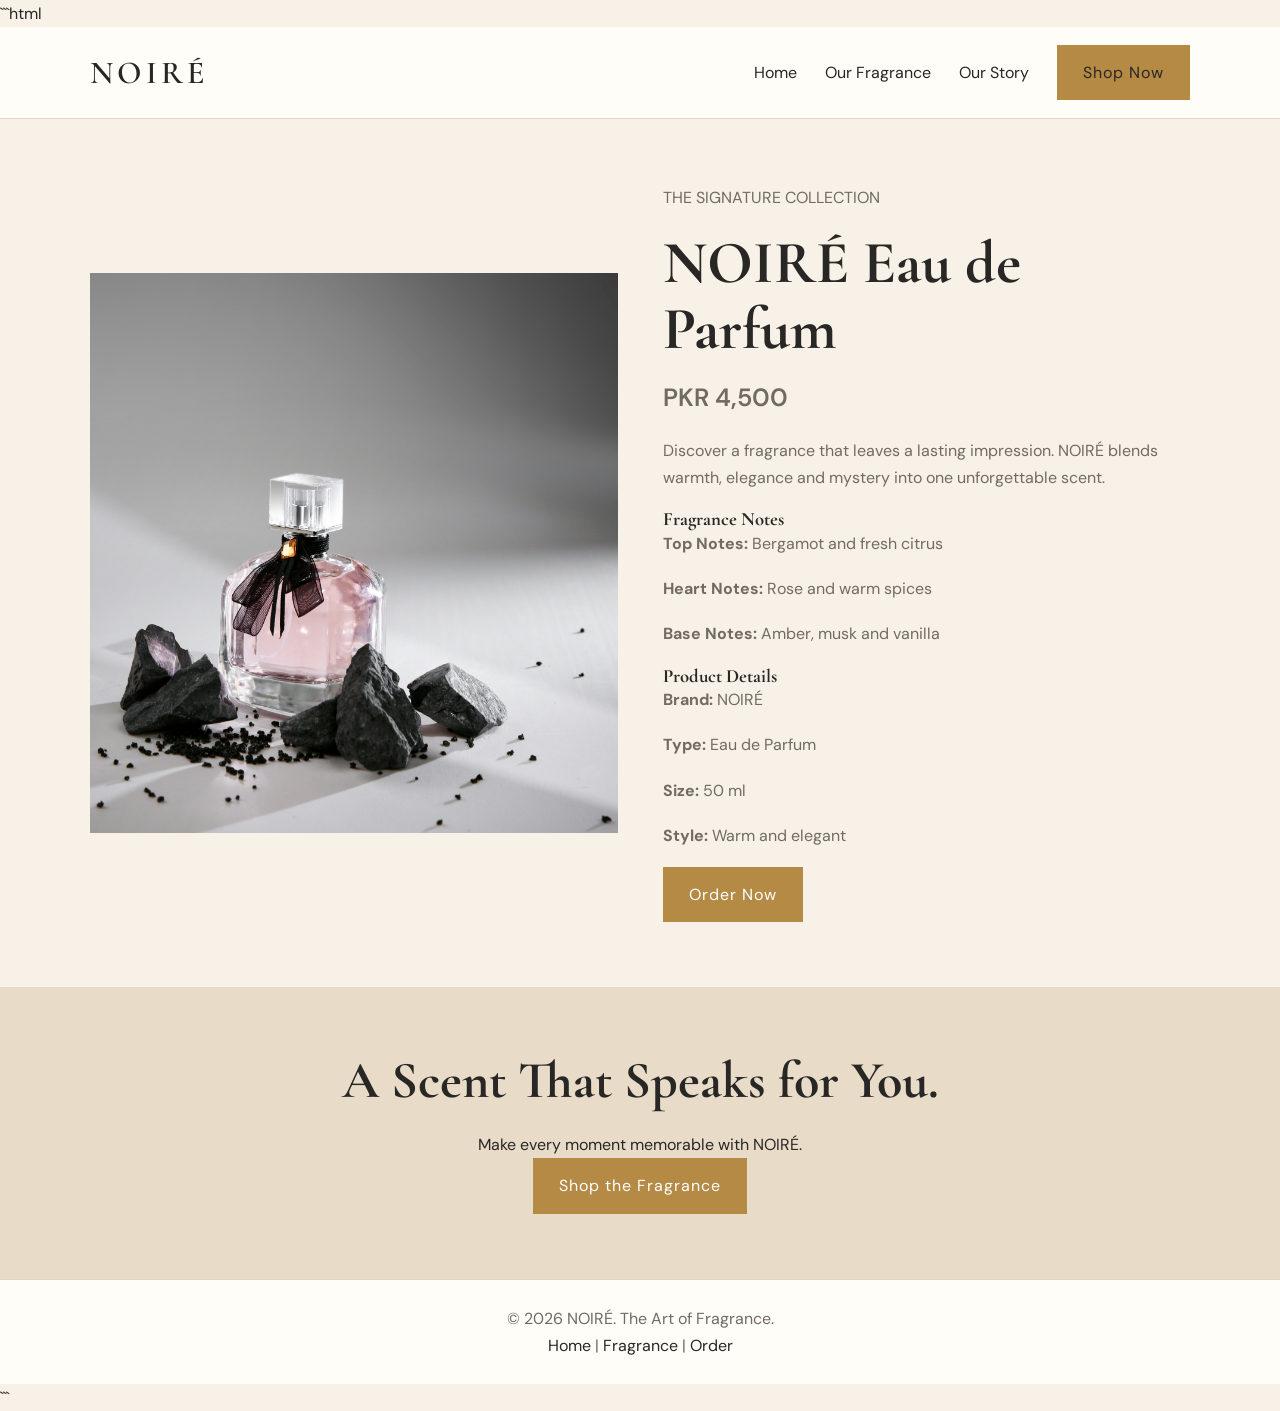
==== product.html @ 528cf384 "complete product info page" ====
```html
<!DOCTYPE html>
<html lang="en">
<head>
    <meta charset="UTF-8">
    <meta name="viewport" content="width=device-width, initial-scale=1.0">

    <title>Our Fragrance | NOIRÉ</title>

    <link rel="stylesheet" href="style.css">

    <link href="https://fonts.googleapis.com/css2?family=Cormorant+Garamond:wght@400;500;600;700&family=DM+Sans:wght@400;500;600&display=swap" rel="stylesheet">
</head>

<body>

    <!-- Navigation -->
    <nav class="navbar">
        <a href="index.html" class="logo">NOIRÉ</a>

        <ul class="nav-links">
            <li><a href="index.html">Home</a></li>
            <li><a href="product.html">Our Fragrance</a></li>
            <li><a href="index.html#story">Our Story</a></li>
            <li><a href="order.html" class="btn">Shop Now</a></li>
        </ul>
    </nav>

    <!-- Product Details -->
    <section class="product-detail">

        <img
            src="assets/noire-product.jpg"
            alt="NOIRÉ luxury perfume bottle"
        >

        <div class="product-info">

            <p>THE SIGNATURE COLLECTION</p>

            <h1>NOIRÉ Eau de Parfum</h1>

            <p class="price">PKR 4,500</p>

            <p>
                Discover a fragrance that leaves a lasting impression.
                NOIRÉ blends warmth, elegance and mystery into one
                unforgettable scent.
            </p>

            <h3>Fragrance Notes</h3>

            <p><strong>Top Notes:</strong> Bergamot and fresh citrus</p>

            <p><strong>Heart Notes:</strong> Rose and warm spices</p>

            <p><strong>Base Notes:</strong> Amber, musk and vanilla</p>

            <h3>Product Details</h3>

            <p><strong>Brand:</strong> NOIRÉ</p>

            <p><strong>Type:</strong> Eau de Parfum</p>

            <p><strong>Size:</strong> 50 ml</p>

            <p><strong>Style:</strong> Warm and elegant</p>

            <a href="order.html" class="btn">Order Now</a>

        </div>
    </section>

    <!-- Closing Section -->
    <section class="cta">

        <h2>A Scent That Speaks for You.</h2>

        <p>
            Make every moment memorable with NOIRÉ.
        </p>

        <a href="order.html" class="btn">
            Shop the Fragrance
        </a>

    </section>

    <!-- Footer -->
    <footer>

        <p>© 2026 NOIRÉ. The Art of Fragrance.</p>

        <p>
            <a href="index.html">Home</a> |
            <a href="product.html">Fragrance</a> |
            <a href="order.html">Order</a>
        </p>

    </footer>

</body>
</html>
```
---- style.css ----
/* ===== NOIRÉ — LIGHT LUXURY COLOUR THEME ===== */

:root {
    --cream: #F7F1E7;
    --ivory: #FFFDF8;
    --beige: #E8DCC9;
    --soft-beige: #D8C3A5;
    --gold: #B58A45;
    --gold-dark: #8F682E;
    --charcoal: #292725;
    --text-muted: #716B63;
    --white: #FFFFFF;
    --border: #E2D5C1;
}

/* Basic Setup */
* {
    margin: 0;
    padding: 0;
    box-sizing: border-box;
}

html {
    scroll-behavior: smooth;
}

body {
    background-color: var(--cream);
    color: var(--charcoal);
    font-family: "DM Sans", sans-serif;
    line-height: 1.7;
}

img {
    max-width: 100%;
    display: block;
}

a {
    color: inherit;
    text-decoration: none;
    transition: color 0.3s ease;
}

a:hover {
    color: var(--gold-dark);
}

h1, h2, h3 {
    font-family: "Cormorant Garamond", Georgia, serif;
    color: var(--charcoal);
    line-height: 1.1;
}

button,
.btn {
    background-color: var(--gold);
    color: var(--white);
    border: 1px solid var(--gold);
    padding: 13px 25px;
    display: inline-block;
    cursor: pointer;
    font: inherit;
    letter-spacing: 1px;
    transition: all 0.3s ease;
}

button:hover,
.btn:hover {
    background-color: var(--gold-dark);
    border-color: var(--gold-dark);
    color: var(--white);
}

/* Navigation */
.navbar {
    background-color: var(--ivory);
    border-bottom: 1px solid var(--border);
    padding: 18px 7%;
    display: flex;
    justify-content: space-between;
    align-items: center;
    gap: 24px;
}

.logo {
    color: var(--charcoal);
    font-family: "Cormorant Garamond", Georgia, serif;
    font-size: 32px;
    letter-spacing: 4px;
    font-weight: 600;
}

.nav-links {
    display: flex;
    align-items: center;
    gap: 28px;
    list-style: none;
}

.nav-links a {
    color: var(--charcoal);
}

.nav-links a:hover {
    color: var(--gold-dark);
}

/* Main Sections */
section {
    padding: 65px 7%;
}

.hero {
    background-color: var(--cream);
    display: flex;
    align-items: center;
    justify-content: space-between;
    gap: 45px;
    min-height: 500px;
}

.hero-content {
    flex: 1;
}

.hero-content h1 {
    font-size: clamp(42px, 6vw, 76px);
    margin-bottom: 20px;
}

.hero-content p {
    color: var(--text-muted);
    margin-bottom: 25px;
    max-width: 520px;
}

.hero-image {
    flex: 1;
}

.hero-image img {
    width: 100%;
    max-height: 520px;
    object-fit: cover;
    border-radius: 3px;
}

/* Decorative Text Strip */
.marquee,
.brand-strip {
    background-color: var(--beige);
    color: var(--charcoal);
    text-align: center;
    padding: 18px;
    letter-spacing: 3px;
}

/* Story / About Section */
.story,
.about-section {
    background-color: var(--ivory);
    display: flex;
    align-items: center;
    gap: 50px;
}

.story img,
.about-section img {
    width: 50%;
    object-fit: cover;
    border-radius: 3px;
}

.story-content,
.about-content {
    flex: 1;
}

.story-content h2,
.about-content h2 {
    font-size: clamp(32px, 4vw, 48px);
    margin-bottom: 18px;
}

.story-content p,
.about-content p {
    color: var(--text-muted);
    margin-bottom: 16px;
}

/* Product Cards */
.products,
.product-grid {
    display: grid;
    grid-template-columns: repeat(3, minmax(0, 1fr));
    gap: 25px;
}

.product-card {
    background-color: var(--ivory);
    border: 1px solid var(--border);
    padding: 18px;
    transition: transform 0.3s ease, box-shadow 0.3s ease;
}

.product-card:hover {
    transform: translateY(-5px);
    box-shadow: 0 12px 30px rgba(70, 52, 27, 0.09);
}

.product-card img {
    width: 100%;
    height: 280px;
    object-fit: cover;
    margin-bottom: 18px;
}

.product-card h3 {
    font-size: 27px;
    margin-bottom: 8px;
}

.product-card p {
    color: var(--text-muted);
    margin-bottom: 14px;
}

/* Product Detail */
.product-detail {
    background-color: var(--cream);
    display: flex;
    align-items: center;
    gap: 45px;
}

.product-detail img {
    width: 48%;
    max-height: 560px;
    object-fit: cover;
}

.product-info {
    flex: 1;
}

.product-info h1 {
    font-size: clamp(38px, 5vw, 60px);
    margin-bottom: 15px;
}

.product-info p {
    color: var(--text-muted);
    margin-bottom: 18px;
}

.price {
    color: var(--gold-dark);
    font-size: 25px;
    font-weight: 600;
    margin-bottom: 20px;
}

/* Order Form */
.order-section {
    background-color: var(--cream);
    padding: 60px 7%;
}

.order-container {
    max-width: 720px;
    margin: auto;
    background-color: var(--ivory);
    border: 1px solid var(--border);
    padding: 35px;
    border-radius: 4px;
}

.order-container h1 {
    font-size: 45px;
    margin-bottom: 12px;
}

.order-container p {
    color: var(--text-muted);
    margin-bottom: 22px;
}

form {
    display: flex;
    flex-direction: column;
    gap: 10px;
}

label {
    color: var(--charcoal);
    font-weight: 500;
    margin-top: 8px;
}

input,
select,
textarea {
    width: 100%;
    padding: 13px;
    border: 1px solid var(--border);
    background-color: var(--white);
    color: var(--charcoal);
    font: inherit;
    border-radius: 2px;
}

input:focus,
select:focus,
textarea:focus {
    outline: 2px solid var(--soft-beige);
    border-color: var(--gold);
}

textarea {
    min-height: 110px;
    resize: vertical;
}

/* Closing Call to Action */
.cta,
.closing-section {
    background-color: var(--beige);
    color: var(--charcoal);
    text-align: center;
    padding: 65px 7%;
}

.cta h2,
.closing-section h2 {
    font-size: clamp(35px, 5vw, 52px);
    margin-bottom: 22px;
}

/* Footer */
footer {
    background-color: var(--ivory);
    color: var(--text-muted);
    padding: 25px 7%;
    text-align: center;
    border-top: 1px solid var(--border);
}

footer a {
    color: var(--charcoal);
}

/* Responsive Design */
@media (max-width: 768px) {
    .navbar {
        flex-direction: column;
        padding: 18px 5%;
    }

    .nav-links {
        flex-wrap: wrap;
        justify-content: center;
        gap: 15px;
    }

    section {
        padding: 45px 5%;
    }

    .hero,
    .story,
    .about-section,
    .product-detail {
        flex-direction: column;
    }

    .hero-image,
    .story img,
    .about-section img,
    .product-detail img {
        width: 100%;
    }

    .products,
    .product-grid {
        grid-template-columns: 1fr;
    }

    .order-container {
        padding: 22px;
    }
}
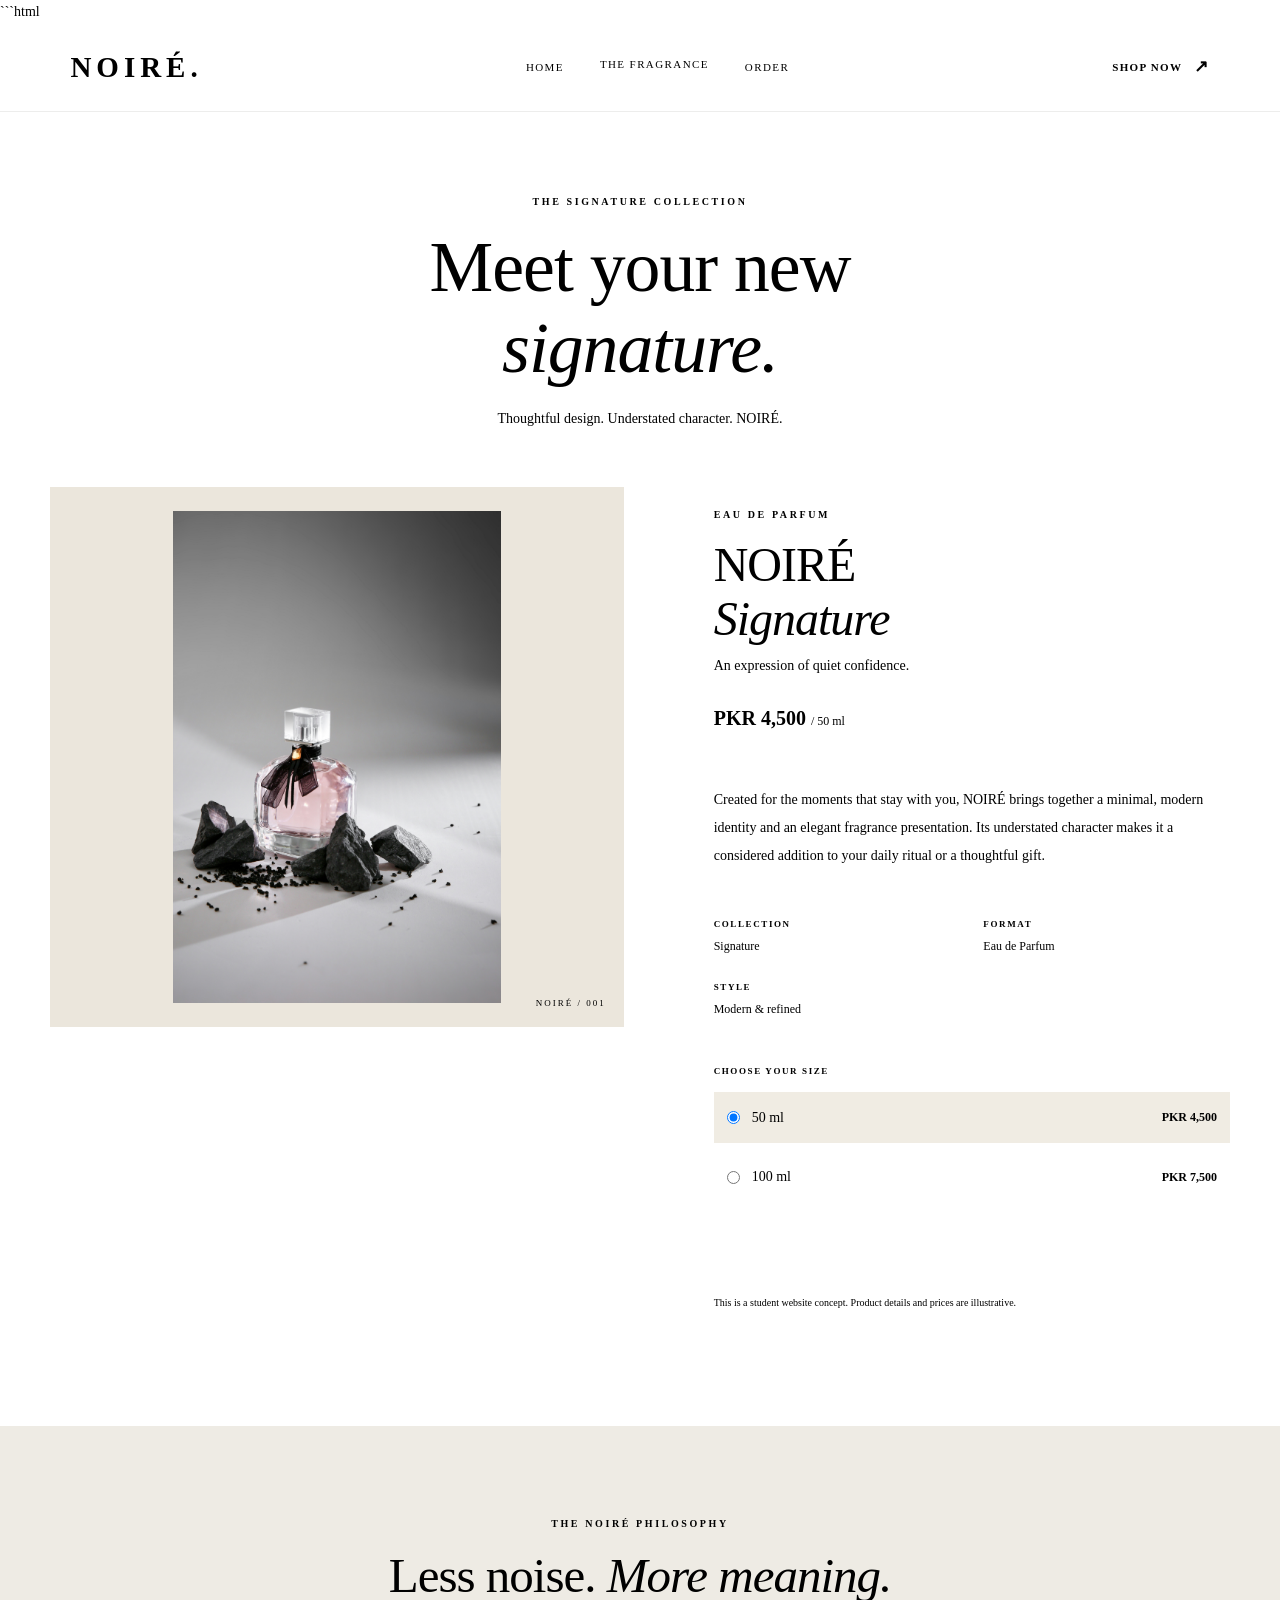
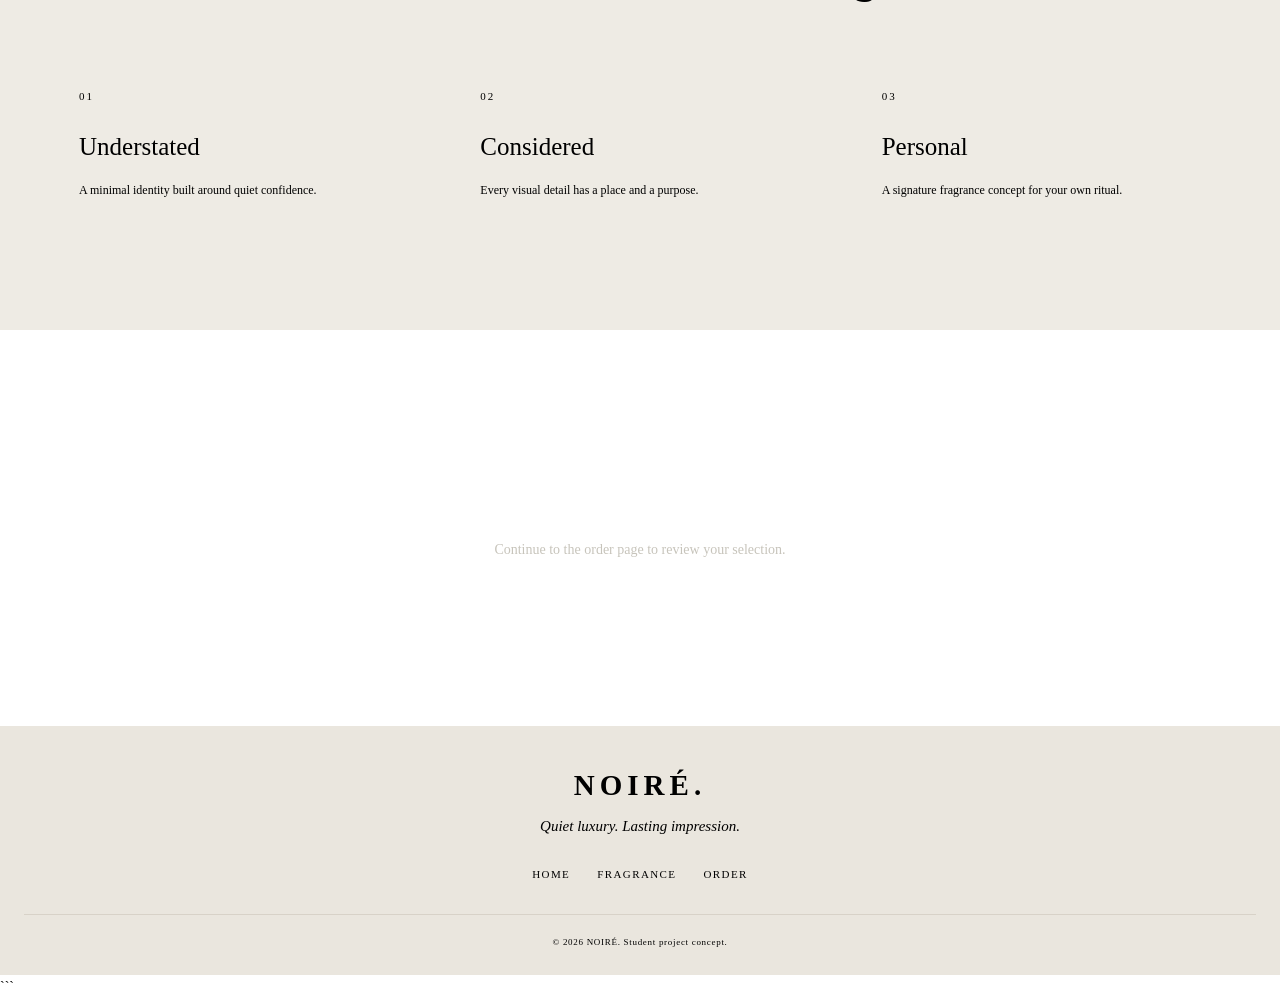
==== commit f93560b4: "orderpage completed" ====
--- a/product.html
+++ b/product.html
@@ -4,99 +4,150 @@
 <head>
     <meta charset="UTF-8">
     <meta name="viewport" content="width=device-width, initial-scale=1.0">
-
-    <title>Our Fragrance | NOIRÉ</title>
-
+    <meta name="description" content="Explore the NOIRÉ signature fragrance.">
+    <title>The Fragrance | NOIRÉ</title>
     <link rel="stylesheet" href="style.css">
-
-    <link href="https://fonts.googleapis.com/css2?family=Cormorant+Garamond:wght@400;500;600;700&family=DM+Sans:wght@400;500;600&display=swap" rel="stylesheet">
+    <script src="script.js" defer></script>
 </head>
-
 <body>
 
-    <!-- Navigation -->
-    <nav class="navbar">
-        <a href="index.html" class="logo">NOIRÉ</a>
+    <header class="site-header">
+        <a class="logo" href="index.html">NOIRÉ<span>.</span></a>
 
-        <ul class="nav-links">
-            <li><a href="index.html">Home</a></li>
-            <li><a href="product.html">Our Fragrance</a></li>
-            <li><a href="index.html#story">Our Story</a></li>
-            <li><a href="order.html" class="btn">Shop Now</a></li>
-        </ul>
-    </nav>
+        <button class="menu-toggle" type="button"
+                aria-label="Open navigation" aria-expanded="false">
+            <span></span><span></span>
+        </button>
 
-    <!-- Product Details -->
-    <section class="product-detail">
+        <nav class="main-nav">
+            <a href="index.html">Home</a>
+            <a class="active" href="product.html">The Fragrance</a>
+            <a href="order.html">Order</a>
+        </nav>
 
-        <img
-            src="assets/noire-product.jpg"
-            alt="NOIRÉ luxury perfume bottle"
-        >
+        <a class="header-cta" href="order.html">Shop Now <span>↗</span></a>
+    </header>
 
-        <div class="product-info">
+    <main>
+        <section class="page-heading section-wrap">
+            <p class="eyebrow">THE SIGNATURE COLLECTION</p>
+            <h1>Meet your new<br><em>signature.</em></h1>
+            <p>Thoughtful design. Understated character. NOIRÉ.</p>
+        </section>
 
-            <p>THE SIGNATURE COLLECTION</p>
+        <section class="product-showcase section-wrap">
+            <div class="product-image product-image-frame">
+                <img
+                    src="assets/noire-product.jpg"
+                    alt="NOIRÉ signature perfume bottle"
+                    class="product-perfume-img">
+                <span class="image-index">NOIRÉ / 001</span>
+            </div>
 
-            <h1>NOIRÉ Eau de Parfum</h1>
+            <div class="product-information">
+                <p class="eyebrow">EAU DE PARFUM</p>
+                <h2>NOIRÉ <em>Signature</em></h2>
+                <p class="product-subtitle">An expression of quiet confidence.</p>
 
-            <p class="price">PKR 4,500</p>
+                <p class="product-price">PKR 4,500 <span> / 50 ml</span></p>
 
-            <p>
-                Discover a fragrance that leaves a lasting impression.
-                NOIRÉ blends warmth, elegance and mystery into one
-                unforgettable scent.
-            </p>
+                <div class="product-divider"></div>
 
-            <h3>Fragrance Notes</h3>
+                <p class="product-description">
+                    Created for the moments that stay with you, NOIRÉ
+                    brings together a minimal, modern identity and an
+                    elegant fragrance presentation. Its understated
+                    character makes it a considered addition to your
+                    daily ritual or a thoughtful gift.
+                </p>
 
-            <p><strong>Top Notes:</strong> Bergamot and fresh citrus</p>
+                <div class="product-facts">
+                    <div>
+                        <span class="fact-label">COLLECTION</span>
+                        <span class="fact-value">Signature</span>
+                    </div>
+                    <div>
+                        <span class="fact-label">FORMAT</span>
+                        <span class="fact-value">Eau de Parfum</span>
+                    </div>
+                    <div>
+                        <span class="fact-label">STYLE</span>
+                        <span class="fact-value">Modern & refined</span>
+                    </div>
+                </div>
 
-            <p><strong>Heart Notes:</strong> Rose and warm spices</p>
+                <div class="size-selector">
+                    <p class="fact-label">CHOOSE YOUR SIZE</p>
+                    <label class="size-option">
+                        <input type="radio" name="display-size"
+                               value="50" checked>
+                        <span>50 ml</span>
+                        <strong>PKR 4,500</strong>
+                    </label>
+                    <label class="size-option">
+                        <input type="radio" name="display-size"
+                               value="100">
+                        <span>100 ml</span>
+                        <strong>PKR 7,500</strong>
+                    </label>
+                </div>
 
-            <p><strong>Base Notes:</strong> Amber, musk and vanilla</p>
+                <a class="button button-dark button-full"
+                   id="product-order-link" href="order.html?size=50">
+                    Order your fragrance <span>↗</span>
+                </a>
 
-            <h3>Product Details</h3>
+                <p class="demo-note">
+                    This is a student website concept. Product details
+                    and prices are illustrative.
+                </p>
+            </div>
+        </section>
 
-            <p><strong>Brand:</strong> NOIRÉ</p>
+        <section class="values-section">
+            <div class="section-wrap">
+                <p class="eyebrow">THE NOIRÉ PHILOSOPHY</p>
+                <h2>Less noise. <em>More meaning.</em></h2>
 
-            <p><strong>Type:</strong> Eau de Parfum</p>
+                <div class="values-grid">
+                    <article class="value-card">
+                        <span class="value-number">01</span>
+                        <h3>Understated</h3>
+                        <p>A minimal identity built around quiet confidence.</p>
+                    </article>
+                    <article class="value-card">
+                        <span class="value-number">02</span>
+                        <h3>Considered</h3>
+                        <p>Every visual detail has a place and a purpose.</p>
+                    </article>
+                    <article class="value-card">
+                        <span class="value-number">03</span>
+                        <h3>Personal</h3>
+                        <p>A signature fragrance concept for your own ritual.</p>
+                    </article>
+                </div>
+            </div>
+        </section>
 
-            <p><strong>Size:</strong> 50 ml</p>
+        <section class="closing-banner">
+            <p class="eyebrow">READY TO MAKE IT YOURS?</p>
+            <h2>Your signature <em>awaits.</em></h2>
+            <p>Continue to the order page to review your selection.</p>
+            <a class="button button-light" href="order.html">
+                Continue to order <span>↗</span>
+            </a>
+        </section>
+    </main>
 
-            <p><strong>Style:</strong> Warm and elegant</p>
-
-            <a href="order.html" class="btn">Order Now</a>
-
+    <footer class="site-footer">
+        <a class="logo footer-logo" href="index.html">NOIRÉ<span>.</span></a>
+        <p>Quiet luxury. Lasting impression.</p>
+        <div class="footer-links">
+            <a href="index.html">Home</a>
+            <a href="product.html">Fragrance</a>
+            <a href="order.html">Order</a>
         </div>
-    </section>
-
-    <!-- Closing Section -->
-    <section class="cta">
-
-        <h2>A Scent That Speaks for You.</h2>
-
-        <p>
-            Make every moment memorable with NOIRÉ.
-        </p>
-
-        <a href="order.html" class="btn">
-            Shop the Fragrance
-        </a>
-
-    </section>
-
-    <!-- Footer -->
-    <footer>
-
-        <p>© 2026 NOIRÉ. The Art of Fragrance.</p>
-
-        <p>
-            <a href="index.html">Home</a> |
-            <a href="product.html">Fragrance</a> |
-            <a href="order.html">Order</a>
-        </p>
-
+        <p class="copyright">© 2026 NOIRÉ. Student project concept.</p>
     </footer>
 
 </body>
--- a/style.css
+++ b/style.css
@@ -1,23 +1,26 @@
-/* ===== NOIRÉ — LIGHT LUXURY COLOUR THEME ===== */
+```css
+/* ========================================
+   NOIRE — SHARED STYLESHEET
+   ======================================== */
+
+@import url('https://fonts.googleapis.com/css2?family=DM+Sans:wght@400;500;600;700&family=Playfair+Display:ital,wght@0,400;0,500;0,600;1,400;1,500&display=swap');
 
 :root {
-    --cream: #F7F1E7;
-    --ivory: #FFFDF8;
-    --beige: #E8DCC9;
-    --soft-beige: #D8C3A5;
-    --gold: #B58A45;
-    --gold-dark: #8F682E;
-    --charcoal: #292725;
-    --text-muted: #716B63;
-    --white: #FFFFFF;
-    --border: #E2D5C1;
-}
-
-/* Basic Setup */
+    --ivory: #f7f5f0;
+    --paper: #fffefa;
+    --ink: #191916;
+    --muted: #77766f;
+    --gold: #b49a69;
+    --line: #e6e1d8;
+    --dark: #20201d;
+    --serif: 'Playfair Display', Georgia, serif;
+    --sans: 'DM Sans', Arial, sans-serif;
+}
+
 * {
+    box-sizing: border-box;
     margin: 0;
     padding: 0;
-    box-sizing: border-box;
 }
 
 html {
@@ -25,368 +28,1293 @@
 }
 
 body {
-    background-color: var(--cream);
-    color: var(--charcoal);
-    font-family: "DM Sans", sans-serif;
+    background: var(--ivory);
+    color: var(--ink);
+    font-family: var(--sans);
+    font-size: 14px;
     line-height: 1.7;
 }
 
 img {
+    display: block;
     max-width: 100%;
-    display: block;
 }
 
 a {
     color: inherit;
     text-decoration: none;
-    transition: color 0.3s ease;
-}
-
-a:hover {
-    color: var(--gold-dark);
-}
-
-h1, h2, h3 {
-    font-family: "Cormorant Garamond", Georgia, serif;
-    color: var(--charcoal);
-    line-height: 1.1;
 }
 
 button,
-.btn {
-    background-color: var(--gold);
-    color: var(--white);
-    border: 1px solid var(--gold);
-    padding: 13px 25px;
-    display: inline-block;
-    cursor: pointer;
-    font: inherit;
-    letter-spacing: 1px;
-    transition: all 0.3s ease;
-}
-
-button:hover,
-.btn:hover {
-    background-color: var(--gold-dark);
-    border-color: var(--gold-dark);
-    color: var(--white);
-}
-
-/* Navigation */
-.navbar {
-    background-color: var(--ivory);
-    border-bottom: 1px solid var(--border);
-    padding: 18px 7%;
-    display: flex;
-    justify-content: space-between;
-    align-items: center;
-    gap: 24px;
-}
-
-.logo {
-    color: var(--charcoal);
-    font-family: "Cormorant Garamond", Georgia, serif;
-    font-size: 32px;
-    letter-spacing: 4px;
-    font-weight: 600;
-}
-
-.nav-links {
-    display: flex;
-    align-items: center;
-    gap: 28px;
-    list-style: none;
-}
-
-.nav-links a {
-    color: var(--charcoal);
-}
-
-.nav-links a:hover {
-    color: var(--gold-dark);
-}
-
-/* Main Sections */
-section {
-    padding: 65px 7%;
-}
-
-.hero {
-    background-color: var(--cream);
-    display: flex;
-    align-items: center;
-    justify-content: space-between;
-    gap: 45px;
-    min-height: 500px;
-}
-
-.hero-content {
-    flex: 1;
-}
-
-.hero-content h1 {
-    font-size: clamp(42px, 6vw, 76px);
-    margin-bottom: 20px;
-}
-
-.hero-content p {
-    color: var(--text-muted);
-    margin-bottom: 25px;
-    max-width: 520px;
-}
-
-.hero-image {
-    flex: 1;
-}
-
-.hero-image img {
-    width: 100%;
-    max-height: 520px;
-    object-fit: cover;
-    border-radius: 3px;
-}
-
-/* Decorative Text Strip */
-.marquee,
-.brand-strip {
-    background-color: var(--beige);
-    color: var(--charcoal);
-    text-align: center;
-    padding: 18px;
-    letter-spacing: 3px;
-}
-
-/* Story / About Section */
-.story,
-.about-section {
-    background-color: var(--ivory);
-    display: flex;
-    align-items: center;
-    gap: 50px;
-}
-
-.story img,
-.about-section img {
-    width: 50%;
-    object-fit: cover;
-    border-radius: 3px;
-}
-
-.story-content,
-.about-content {
-    flex: 1;
-}
-
-.story-content h2,
-.about-content h2 {
-    font-size: clamp(32px, 4vw, 48px);
-    margin-bottom: 18px;
-}
-
-.story-content p,
-.about-content p {
-    color: var(--text-muted);
-    margin-bottom: 16px;
-}
-
-/* Product Cards */
-.products,
-.product-grid {
-    display: grid;
-    grid-template-columns: repeat(3, minmax(0, 1fr));
-    gap: 25px;
-}
-
-.product-card {
-    background-color: var(--ivory);
-    border: 1px solid var(--border);
-    padding: 18px;
-    transition: transform 0.3s ease, box-shadow 0.3s ease;
-}
-
-.product-card:hover {
-    transform: translateY(-5px);
-    box-shadow: 0 12px 30px rgba(70, 52, 27, 0.09);
-}
-
-.product-card img {
-    width: 100%;
-    height: 280px;
-    object-fit: cover;
-    margin-bottom: 18px;
-}
-
-.product-card h3 {
-    font-size: 27px;
-    margin-bottom: 8px;
-}
-
-.product-card p {
-    color: var(--text-muted);
-    margin-bottom: 14px;
-}
-
-/* Product Detail */
-.product-detail {
-    background-color: var(--cream);
-    display: flex;
-    align-items: center;
-    gap: 45px;
-}
-
-.product-detail img {
-    width: 48%;
-    max-height: 560px;
-    object-fit: cover;
-}
-
-.product-info {
-    flex: 1;
-}
-
-.product-info h1 {
-    font-size: clamp(38px, 5vw, 60px);
-    margin-bottom: 15px;
-}
-
-.product-info p {
-    color: var(--text-muted);
-    margin-bottom: 18px;
-}
-
-.price {
-    color: var(--gold-dark);
-    font-size: 25px;
-    font-weight: 600;
-    margin-bottom: 20px;
-}
-
-/* Order Form */
-.order-section {
-    background-color: var(--cream);
-    padding: 60px 7%;
-}
-
-.order-container {
-    max-width: 720px;
-    margin: auto;
-    background-color: var(--ivory);
-    border: 1px solid var(--border);
-    padding: 35px;
-    border-radius: 4px;
-}
-
-.order-container h1 {
-    font-size: 45px;
-    margin-bottom: 12px;
-}
-
-.order-container p {
-    color: var(--text-muted);
-    margin-bottom: 22px;
-}
-
-form {
-    display: flex;
-    flex-direction: column;
-    gap: 10px;
-}
-
-label {
-    color: var(--charcoal);
-    font-weight: 500;
-    margin-top: 8px;
-}
-
 input,
 select,
 textarea {
+    font: inherit;
+}
+
+button,
+a,
+input,
+select,
+textarea {
+    -webkit-tap-highlight-color: transparent;
+}
+
+button:focus-visible,
+a:focus-visible,
+input:focus-visible,
+select:focus-visible,
+textarea:focus-visible {
+    outline: 2px solid var(--gold);
+    outline-offset: 4px;
+}
+
+[hidden] {
+    display: none !important;
+}
+
+.section-wrap {
+    width: min(1180px, calc(100% - 64px));
+    margin-inline: auto;
+}
+
+/* HEADER */
+
+.site-header {
+    min-height: 88px;
+    padding: 0 5.5%;
+    display: flex;
+    align-items: center;
+    justify-content: space-between;
+    gap: 32px;
+    border-bottom: 1px solid rgba(25, 25, 22, 0.08);
+    background: var(--ivory);
+    position: relative;
+    z-index: 20;
+}
+
+.logo {
+    font-family: var(--serif);
+    font-size: 29px;
+    font-weight: 600;
+    letter-spacing: 5px;
+    line-height: 1;
+    white-space: nowrap;
+}
+
+.logo span {
+    color: var(--gold);
+}
+
+.main-nav {
+    display: flex;
+    align-items: center;
+    gap: 36px;
+}
+
+.main-nav a,
+.footer-links a {
+    color: var(--muted);
+    font-size: 11px;
+    letter-spacing: 1.4px;
+    text-transform: uppercase;
+    transition: color 0.2s ease;
+}
+
+.main-nav a:hover,
+.main-nav a.active,
+.footer-links a:hover {
+    color: var(--ink);
+}
+
+.main-nav a.active {
+    border-bottom: 1px solid var(--gold);
+    padding-bottom: 5px;
+}
+
+.header-cta {
+    display: inline-flex;
+    align-items: center;
+    gap: 12px;
+    font-size: 11px;
+    letter-spacing: 1.3px;
+    text-transform: uppercase;
+    font-weight: 600;
+}
+
+.header-cta span {
+    color: var(--gold);
+    font-size: 17px;
+}
+
+.menu-toggle {
+    display: none;
+    border: 0;
+    background: transparent;
+    cursor: pointer;
+}
+
+/* TYPOGRAPHY AND BUTTONS */
+
+.eyebrow {
+    color: var(--gold);
+    font-size: 10px;
+    font-weight: 700;
+    letter-spacing: 2.6px;
+    line-height: 1.6;
+}
+
+.eyebrow span {
+    display: inline-block;
+    width: 25px;
+    height: 1px;
+    margin-right: 9px;
+    background: var(--gold);
+    vertical-align: middle;
+}
+
+h1,
+h2,
+h3 {
+    font-weight: 400;
+}
+
+h1,
+h2 {
+    font-family: var(--serif);
+    line-height: 1.13;
+    letter-spacing: -1px;
+}
+
+h1 {
+    font-size: clamp(43px, 5.6vw, 74px);
+}
+
+h2 {
+    font-size: clamp(32px, 4vw, 49px);
+}
+
+h1 em,
+h2 em {
+    color: var(--gold);
+    font-weight: 400;
+}
+
+.button {
+    min-height: 52px;
+    padding: 0 23px;
+    display: inline-flex;
+    align-items: center;
+    justify-content: center;
+    gap: 20px;
+    border: 1px solid transparent;
+    cursor: pointer;
+    font-size: 10px;
+    font-weight: 700;
+    letter-spacing: 1.3px;
+    text-transform: uppercase;
+    transition: background 0.25s ease, color 0.25s ease,
+                border-color 0.25s ease;
+}
+
+.button span {
+    font-size: 16px;
+}
+
+.button-dark {
+    background: var(--dark);
+    color: white;
+}
+
+.button-dark:hover {
+    background: #3b3a34;
+}
+
+.button-light {
+    background: var(--paper);
+    color: var(--ink);
+}
+
+.button-light:hover {
+    background: #e9e1d2;
+}
+
+.button-outline {
+    background: transparent;
+    color: var(--ink);
+    border-color: #c9c1b3;
+}
+
+.button-outline:hover {
+    border-color: var(--ink);
+}
+
+.button-full {
     width: 100%;
-    padding: 13px;
-    border: 1px solid var(--border);
-    background-color: var(--white);
-    color: var(--charcoal);
-    font: inherit;
-    border-radius: 2px;
-}
-
-input:focus,
-select:focus,
-textarea:focus {
-    outline: 2px solid var(--soft-beige);
+}
+
+.text-link {
+    display: inline-flex;
+    align-items: center;
+    gap: 10px;
+    padding-bottom: 4px;
+    border-bottom: 1px solid #c9c1b3;
+    font-size: 11px;
+    font-weight: 600;
+    letter-spacing: 0.5px;
+}
+
+.text-link span {
+    color: var(--gold);
+}
+
+/* HOMEPAGE HERO */
+
+.hero {
+    min-height: 610px;
+    display: grid;
+    grid-template-columns: 1fr 0.95fr;
+    align-items: center;
+    gap: 65px;
+    padding-top: 48px;
+    padding-bottom: 64px;
+}
+
+.hero-copy {
+    padding: 30px 0;
+}
+
+.hero-copy h1 {
+    margin-top: 26px;
+    margin-bottom: 24px;
+}
+
+.hero-description {
+    max-width: 430px;
+    color: var(--muted);
+    font-size: 13px;
+    line-height: 2;
+}
+
+.hero-actions {
+    display: flex;
+    align-items: center;
+    gap: 25px;
+    flex-wrap: wrap;
+    margin-top: 31px;
+}
+
+.hero-note {
+    display: flex;
+    align-items: center;
+    gap: 12px;
+    margin-top: 63px;
+}
+
+.note-line {
+    width: 32px;
+    height: 1px;
+    background: var(--gold);
+}
+
+.hero-note p {
+    color: var(--muted);
+    font-size: 9px;
+    letter-spacing: 2px;
+}
+
+.hero-visual {
+    position: relative;
+    padding: 0 0 28px 18px;
+}
+
+.hero-image-frame {
+    position: relative;
+    min-height: 420px;
+    background: #ebe6dc;
+    display: flex;
+    align-items: center;
+    justify-content: center;
+    overflow: hidden;
+}
+
+.hero-image-frame::before {
+    content: "";
+    position: absolute;
+    width: 68%;
+    aspect-ratio: 1;
+    border: 1px solid rgba(180, 154, 105, 0.38);
+    border-radius: 50%;
+}
+
+.hero-perfume-img {
+    position: relative;
+    z-index: 1;
+    width: 100%;
+    height: 460px;
+    object-fit: contain;
+    padding: 18px;
+}
+
+.image-index {
+    position: absolute;
+    right: 18px;
+    bottom: 15px;
+    z-index: 2;
+    color: var(--muted);
+    font-size: 9px;
+    letter-spacing: 2px;
+}
+
+.floating-label {
+    position: absolute;
+    left: 0;
+    bottom: 0;
+    min-width: 180px;
+    padding: 17px 22px;
+    background: var(--paper);
+    border: 1px solid var(--line);
+}
+
+.label-small,
+.label-large {
+    display: block;
+}
+
+.label-small {
+    color: var(--gold);
+    font-size: 9px;
+    letter-spacing: 1.8px;
+}
+
+.label-large {
+    margin-top: 3px;
+    font-family: var(--serif);
+    font-size: 21px;
+}
+
+/* BRAND STRIP */
+
+.brand-strip {
+    min-height: 78px;
+    padding: 20px 24px;
+    display: flex;
+    align-items: center;
+    justify-content: center;
+    gap: clamp(16px, 4vw, 58px);
+    flex-wrap: wrap;
+    background: #eeebe4;
+    border-block: 1px solid var(--line);
+}
+
+.brand-strip div {
+    color: #65645d;
+    font-size: 9px;
+    letter-spacing: 2px;
+    text-align: center;
+}
+
+.brand-strip span {
+    color: var(--gold);
+}
+
+/* INTRO SECTION */
+
+.intro-section {
+    padding-top: 120px;
+    padding-bottom: 120px;
+    display: grid;
+    grid-template-columns: 1.1fr 0.8fr;
+    align-items: center;
+    gap: 90px;
+}
+
+.intro-heading h2 {
+    margin-top: 20px;
+}
+
+.intro-copy p {
+    max-width: 430px;
+    color: var(--muted);
+    line-height: 2;
+}
+
+.intro-copy .text-link {
+    margin-top: 25px;
+}
+
+/* HOMEPAGE DETAIL SECTION */
+
+.detail-section {
+    display: grid;
+    grid-template-columns: 1fr 0.85fr;
+    align-items: center;
+    gap: 90px;
+    padding-bottom: 120px;
+}
+
+.detail-visual {
+    min-height: 380px;
+    display: flex;
+    justify-content: center;
+    align-items: center;
+    background: #ebe6dc;
+    overflow: hidden;
+}
+
+.detail-perfume-img {
+    width: 100%;
+    height: 420px;
+    object-fit: contain;
+    padding: 22px;
+}
+
+.detail-copy h2 {
+    margin-top: 18px;
+}
+
+.detail-copy > p:not(.eyebrow) {
+    margin-top: 22px;
+    margin-bottom: 27px;
+    color: var(--muted);
+    line-height: 2;
+}
+
+/* PAGE HEADINGS */
+
+.page-heading {
+    padding-top: 82px;
+    padding-bottom: 56px;
+    text-align: center;
+}
+
+.page-heading h1 {
+    margin-top: 17px;
+}
+
+.page-heading > p:last-child {
+    margin-top: 18px;
+    color: var(--muted);
+}
+
+/* PRODUCT PAGE */
+
+.product-showcase {
+    display: grid;
+    grid-template-columns: 1fr 0.9fr;
+    gap: 90px;
+    align-items: start;
+    padding-bottom: 115px;
+}
+
+.product-image-frame {
+    position: relative;
+    min-height: 540px;
+    display: flex;
+    justify-content: center;
+    align-items: center;
+    background: #ebe6dc;
+    overflow: hidden;
+}
+
+.product-perfume-img {
+    width: 100%;
+    height: 540px;
+    object-fit: contain;
+    padding: 24px;
+}
+
+.product-information {
+    padding-top: 20px;
+}
+
+.product-information h2 {
+    margin-top: 15px;
+    font-size: clamp(35px, 4vw, 48px);
+}
+
+.product-information h2 em {
+    display: block;
+}
+
+.product-subtitle {
+    margin-top: 8px;
+    color: var(--muted);
+}
+
+.product-price {
+    margin-top: 23px;
+    font-size: 20px;
+    font-weight: 600;
+}
+
+.product-price span {
+    color: var(--muted);
+    font-size: 12px;
+    font-weight: 400;
+}
+
+.product-divider {
+    height: 1px;
+    margin: 25px 0;
+    background: var(--line);
+}
+
+.product-description {
+    color: var(--muted);
+    line-height: 2;
+}
+
+.product-facts {
+    margin-top: 27px;
+    padding: 20px 0;
+    display: grid;
+    grid-template-columns: 1fr 1fr;
+    gap: 23px;
+    border-block: 1px solid var(--line);
+}
+
+.product-facts > div {
+    display: flex;
+    flex-direction: column;
+    gap: 4px;
+}
+
+.fact-label {
+    color: var(--gold);
+    font-size: 9px;
+    font-weight: 700;
+    letter-spacing: 1.6px;
+}
+
+.fact-value {
+    font-size: 12px;
+}
+
+.size-selector {
+    margin: 25px 0;
+}
+
+.size-selector > .fact-label {
+    margin-bottom: 12px;
+}
+
+.size-option {
+    display: flex;
+    align-items: center;
+    gap: 12px;
+    padding: 14px 13px;
+    border: 1px solid var(--line);
+    cursor: pointer;
+    margin-top: 8px;
+}
+
+.size-option:has(input:checked) {
     border-color: var(--gold);
-}
-
-textarea {
-    min-height: 110px;
+    background: #f0ece3;
+}
+
+.size-option input {
+    accent-color: var(--gold);
+}
+
+.size-option strong {
+    margin-left: auto;
+    font-size: 12px;
+}
+
+.demo-note {
+    margin-top: 14px;
+    color: var(--muted);
+    font-size: 10px;
+}
+
+/* VALUES SECTION */
+
+.values-section {
+    padding: 90px 0 100px;
+    background: #eeebe4;
+    text-align: center;
+}
+
+.values-section h2 {
+    margin-top: 16px;
+}
+
+.values-grid {
+    margin-top: 55px;
+    display: grid;
+    grid-template-columns: repeat(3, 1fr);
+    gap: 24px;
+    text-align: left;
+}
+
+.value-card {
+    padding: 29px;
+    background: var(--paper);
+    border: 1px solid var(--line);
+}
+
+.value-number {
+    color: var(--gold);
+    font-size: 11px;
+    letter-spacing: 2px;
+}
+
+.value-card h3 {
+    margin-top: 20px;
+    font-family: var(--serif);
+    font-size: 25px;
+}
+
+.value-card p {
+    margin-top: 10px;
+    color: var(--muted);
+    font-size: 12px;
+    line-height: 1.9;
+}
+
+/* CLOSING BANNER */
+
+.closing-banner {
+    margin-top: 20px;
+    padding: 85px 24px;
+    background: var(--dark);
+    color: white;
+    text-align: center;
+}
+
+.closing-banner h2 {
+    margin-top: 16px;
+}
+
+.closing-banner > p:not(.eyebrow) {
+    margin-top: 15px;
+    color: #c7c4bb;
+}
+
+.closing-banner .button {
+    margin-top: 27px;
+}
+
+/* ORDER PAGE */
+
+.order-heading {
+    padding-bottom: 44px;
+}
+
+.checkout-layout {
+    display: grid;
+    grid-template-columns: minmax(0, 1.4fr) minmax(285px, 0.75fr);
+    align-items: start;
+    gap: 45px;
+    padding-bottom: 110px;
+}
+
+.checkout-form {
+    min-width: 0;
+}
+
+.form-section {
+    padding: 28px;
+    margin-bottom: 20px;
+    background: var(--paper);
+    border: 1px solid var(--line);
+}
+
+.form-section-heading {
+    display: flex;
+    align-items: flex-start;
+    gap: 15px;
+    margin-bottom: 25px;
+}
+
+.step-number {
+    display: inline-flex;
+    width: 32px;
+    height: 32px;
+    align-items: center;
+    justify-content: center;
+    flex-shrink: 0;
+    background: #eeebe4;
+    color: var(--gold);
+    font-family: var(--serif);
+    font-size: 15px;
+}
+
+.form-section-heading h2 {
+    font-size: 25px;
+    letter-spacing: -0.3px;
+}
+
+.form-section-heading p {
+    margin-top: 3px;
+    color: var(--muted);
+    font-size: 11px;
+}
+
+.form-grid {
+    display: grid;
+    grid-template-columns: repeat(2, minmax(0, 1fr));
+    gap: 19px 16px;
+}
+
+.field {
+    min-width: 0;
+    display: flex;
+    flex-direction: column;
+    gap: 7px;
+}
+
+.field-full {
+    grid-column: 1 / -1;
+}
+
+.field label {
+    font-size: 11px;
+    font-weight: 600;
+}
+
+.field input,
+.field select,
+.field textarea {
+    width: 100%;
+    min-height: 46px;
+    padding: 11px 12px;
+    border: 1px solid #ded9d0;
+    border-radius: 0;
+    background: #fffefa;
+    color: var(--ink);
+    font-size: 12px;
+}
+
+.field textarea {
+    min-height: 95px;
     resize: vertical;
 }
 
-/* Closing Call to Action */
-.cta,
-.closing-section {
-    background-color: var(--beige);
-    color: var(--charcoal);
+.field input::placeholder,
+.field textarea::placeholder {
+    color: #a5a198;
+}
+
+.field input[readonly] {
+    background: #f0ede7;
+    color: var(--muted);
+}
+
+.field-help {
+    color: var(--muted);
+    font-size: 10px;
+    line-height: 1.7;
+}
+
+.check-option {
+    display: flex;
+    align-items: flex-start;
+    gap: 12px;
+    padding: 15px;
+    border: 1px solid var(--line);
+    cursor: pointer;
+}
+
+.check-option input {
+    margin-top: 5px;
+    flex-shrink: 0;
+    accent-color: var(--gold);
+}
+
+.check-option > span {
+    display: flex;
+    flex-direction: column;
+    gap: 3px;
+    font-size: 12px;
+}
+
+.check-option strong {
+    font-size: 12px;
+}
+
+.check-option small {
+    color: var(--muted);
+    font-size: 10px;
+}
+
+.gift-option {
+    margin-top: 22px;
+}
+
+.gift-message-field {
+    margin-top: 17px;
+}
+
+.option-stack {
+    display: grid;
+    gap: 10px;
+}
+
+.delivery-option:has(input:checked) {
+    border-color: var(--gold);
+    background: #f7f4ed;
+}
+
+.payment-field {
+    margin-top: 23px;
+}
+
+.terms-section > .check-option {
+    margin-bottom: 22px;
+    border: 0;
+    padding: 0;
+}
+
+.terms-section > .button {
+    margin-top: 2px;
+}
+
+.form-disclaimer {
+    margin-top: 13px;
+    color: var(--muted);
+    font-size: 10px;
+    line-height: 1.8;
+}
+
+.order-feedback {
+    margin-top: 20px;
+    padding: 17px;
+    border: 1px solid #d5c4a0;
+    background: #f5f0e6;
+    color: var(--ink);
+    font-size: 12px;
+    line-height: 1.9;
+    overflow-wrap: anywhere;
+}
+
+.order-feedback h3 {
+    margin-bottom: 7px;
+    font-family: var(--serif);
+    font-size: 23px;
+}
+
+.order-feedback p + p {
+    margin-top: 5px;
+}
+
+/* ORDER SUMMARY */
+
+.order-summary {
+    position: sticky;
+    top: 22px;
+    padding: 27px;
+    background: #eeebe4;
+    border: 1px solid #e1dbd0;
+}
+
+.order-summary h2 {
+    margin-top: 8px;
+    font-size: 29px;
+}
+
+.summary-image {
+    height: 215px;
+    margin: 23px 0 20px;
+    display: flex;
+    align-items: center;
+    justify-content: center;
+    background: #e4dfd5;
+    overflow: hidden;
+}
+
+.summary-image img {
+    width: 100%;
+    height: 100%;
+    object-fit: contain;
+    padding: 12px;
+}
+
+.summary-product {
+    display: flex;
+    align-items: flex-start;
+    justify-content: space-between;
+    gap: 12px;
+    padding-bottom: 20px;
+    border-bottom: 1px solid #d8d1c5;
+}
+
+.summary-product h3 {
+    font-family: var(--serif);
+    font-size: 19px;
+}
+
+.summary-product p {
+    color: var(--muted);
+    font-size: 10px;
+}
+
+.summary-product > span {
+    font-size: 11px;
+    font-weight: 600;
+    white-space: nowrap;
+}
+
+.summary-line {
+    display: flex;
+    align-items: center;
+    justify-content: space-between;
+    gap: 15px;
+    padding: 12px 0;
+    color: var(--muted);
+    font-size: 11px;
+    border-bottom: 1px solid #d8d1c5;
+}
+
+.summary-line span:last-child {
+    color: var(--ink);
+    font-weight: 600;
+}
+
+.summary-total {
+    display: flex;
+    align-items: center;
+    justify-content: space-between;
+    gap: 10px;
+    padding-top: 20px;
+}
+
+.summary-total strong {
+    font-size: 18px;
+}
+
+.summary-note {
+    margin-top: 15px;
+    color: var(--muted);
+    font-size: 10px;
+    line-height: 1.8;
+}
+
+.summary-back-link {
+    display: inline-block;
+    margin-top: 23px;
+    color: var(--ink);
+    font-size: 10px;
+    font-weight: 600;
+    border-bottom: 1px solid #bcb3a4;
+    padding-bottom: 4px;
+}
+
+/* FOOTER */
+
+.site-footer {
+    padding: 45px 24px 25px;
+    background: #eae6de;
     text-align: center;
-    padding: 65px 7%;
-}
-
-.cta h2,
-.closing-section h2 {
-    font-size: clamp(35px, 5vw, 52px);
-    margin-bottom: 22px;
-}
-
-/* Footer */
-footer {
-    background-color: var(--ivory);
-    color: var(--text-muted);
-    padding: 25px 7%;
-    text-align: center;
-    border-top: 1px solid var(--border);
-}
-
-footer a {
-    color: var(--charcoal);
-}
-
-/* Responsive Design */
-@media (max-width: 768px) {
-    .navbar {
+    border-top: 1px solid var(--line);
+}
+
+.footer-logo {
+    display: inline-block;
+}
+
+.site-footer > p:not(.copyright) {
+    margin-top: 14px;
+    color: var(--muted);
+    font-family: var(--serif);
+    font-size: 15px;
+    font-style: italic;
+}
+
+.footer-links {
+    display: flex;
+    align-items: center;
+    justify-content: center;
+    gap: 27px;
+    flex-wrap: wrap;
+    margin-top: 26px;
+}
+
+.copyright {
+    margin-top: 30px;
+    padding-top: 20px;
+    border-top: 1px solid #d8d2c8;
+    color: var(--muted);
+    font-size: 9px;
+    letter-spacing: 0.7px;
+}
+
+/* RESPONSIVE DESIGN */
+
+@media (min-width: 1500px) {
+    .section-wrap {
+        width: min(1280px, calc(100% - 100px));
+    }
+}
+
+@media (max-width: 1000px) {
+    .site-header {
+        padding-inline: 4%;
+        gap: 20px;
+    }
+
+    .main-nav {
+        gap: 19px;
+    }
+
+    .hero {
+        gap: 35px;
+    }
+
+    .product-showcase {
+        gap: 45px;
+    }
+
+    .checkout-layout {
+        gap: 25px;
+    }
+
+    .form-section {
+        padding: 22px;
+    }
+}
+
+@media (max-width: 760px) {
+    .section-wrap {
+        width: calc(100% - 36px);
+    }
+
+    .site-header {
+        min-height: 75px;
+        padding-inline: 20px;
+    }
+
+    .logo {
+        font-size: 25px;
+    }
+
+    .menu-toggle {
+        width: 38px;
+        height: 38px;
+        display: flex;
         flex-direction: column;
-        padding: 18px 5%;
-    }
-
-    .nav-links {
-        flex-wrap: wrap;
+        align-items: center;
         justify-content: center;
-        gap: 15px;
-    }
-
-    section {
-        padding: 45px 5%;
-    }
-
-    .hero,
-    .story,
-    .about-section,
-    .product-detail {
+        gap: 6px;
+        order: 3;
+    }
+
+    .menu-toggle span {
+        width: 22px;
+        height: 1px;
+        background: var(--ink);
+    }
+
+    .main-nav {
+        display: none;
+        position: absolute;
+        top: 74px;
+        left: 0;
+        right: 0;
+        padding: 20px;
         flex-direction: column;
-    }
-
-    .hero-image,
-    .story img,
-    .about-section img,
-    .product-detail img {
+        align-items: stretch;
+        gap: 0;
+        background: var(--paper);
+        border-bottom: 1px solid var(--line);
+    }
+
+    .main-nav.is-open {
+        display: flex;
+    }
+
+    .main-nav a {
+        padding: 13px 4px;
+        border-bottom: 1px solid var(--line);
+    }
+
+    .main-nav a.active {
+        border-bottom: 1px solid var(--line);
+    }
+
+    .header-cta {
+        margin-left: auto;
+        font-size: 9px;
+        gap: 5px;
+    }
+
+    .hero {
+        min-height: auto;
+        grid-template-columns: 1fr;
+        gap: 35px;
+        padding-top: 48px;
+        padding-bottom: 60px;
+    }
+
+    .hero-copy {
+        padding: 0;
+    }
+
+    .hero-copy h1 {
+        font-size: clamp(46px, 12vw, 66px);
+    }
+
+    .hero-note {
+        margin-top: 35px;
+    }
+
+    .hero-visual {
+        padding-left: 10px;
+        margin-bottom: 18px;
+    }
+
+    .hero-image-frame {
+        min-height: 330px;
+    }
+
+    .hero-perfume-img {
+        height: 360px;
+    }
+
+    .floating-label {
+        min-width: 160px;
+    }
+
+    .brand-strip {
+        gap: 12px 20px;
+    }
+
+    .brand-strip div {
+        font-size: 8px;
+    }
+
+    .intro-section,
+    .detail-section,
+    .product-showcase {
+        grid-template-columns: 1fr;
+        gap: 35px;
+    }
+
+    .intro-section {
+        padding-top: 75px;
+        padding-bottom: 75px;
+    }
+
+    .detail-section {
+        padding-bottom: 75px;
+    }
+
+    .detail-visual {
+        min-height: 290px;
+    }
+
+    .detail-perfume-img {
+        height: 320px;
+    }
+
+    .page-heading {
+        padding-top: 60px;
+        padding-bottom: 40px;
+    }
+
+    .product-showcase {
+        padding-bottom: 75px;
+    }
+
+    .product-image-frame {
+        min-height: 380px;
+    }
+
+    .product-perfume-img {
+        height: 400px;
+    }
+
+    .product-information {
+        padding-top: 0;
+    }
+
+    .values-section {
+        padding: 70px 0;
+    }
+
+    .values-grid {
+        grid-template-columns: 1fr;
+        gap: 13px;
+        margin-top: 35px;
+    }
+
+    .closing-banner {
+        padding: 65px 20px;
+    }
+
+    .checkout-layout {
+        grid-template-columns: 1fr;
+        gap: 25px;
+        padding-bottom: 75px;
+    }
+
+    .order-summary {
+        position: static;
+        grid-row: 1;
+    }
+
+    .summary-image {
+        height: 200px;
+    }
+
+    .form-section {
+        padding: 20px;
+    }
+}
+
+@media (max-width: 430px) {
+    .section-wrap {
+        width: calc(100% - 28px);
+    }
+
+    .site-header {
+        padding-inline: 14px;
+        gap: 10px;
+    }
+
+    .logo {
+        font-size: 22px;
+        letter-spacing: 3px;
+    }
+
+    .header-cta {
+        font-size: 8px;
+        letter-spacing: 0.5px;
+    }
+
+    .hero-actions {
+        align-items: flex-start;
+        flex-direction: column;
+    }
+
+    .hero-actions .button {
         width: 100%;
     }
 
-    .products,
-    .product-grid {
+    .form-grid {
         grid-template-columns: 1fr;
     }
 
-    .order-container {
-        padding: 22px;
-    }
-}+    .field-full {
+        grid-column: auto;
+    }
+
+    .form-section {
+        padding: 16px;
+    }
+
+    .form-section-heading h2 {
+        font-size: 22px;
+    }
+
+    .order-summary {
+        padding: 20px;
+    }
+
+    .button {
+        padding-inline: 15px;
+    }
+}
+```
